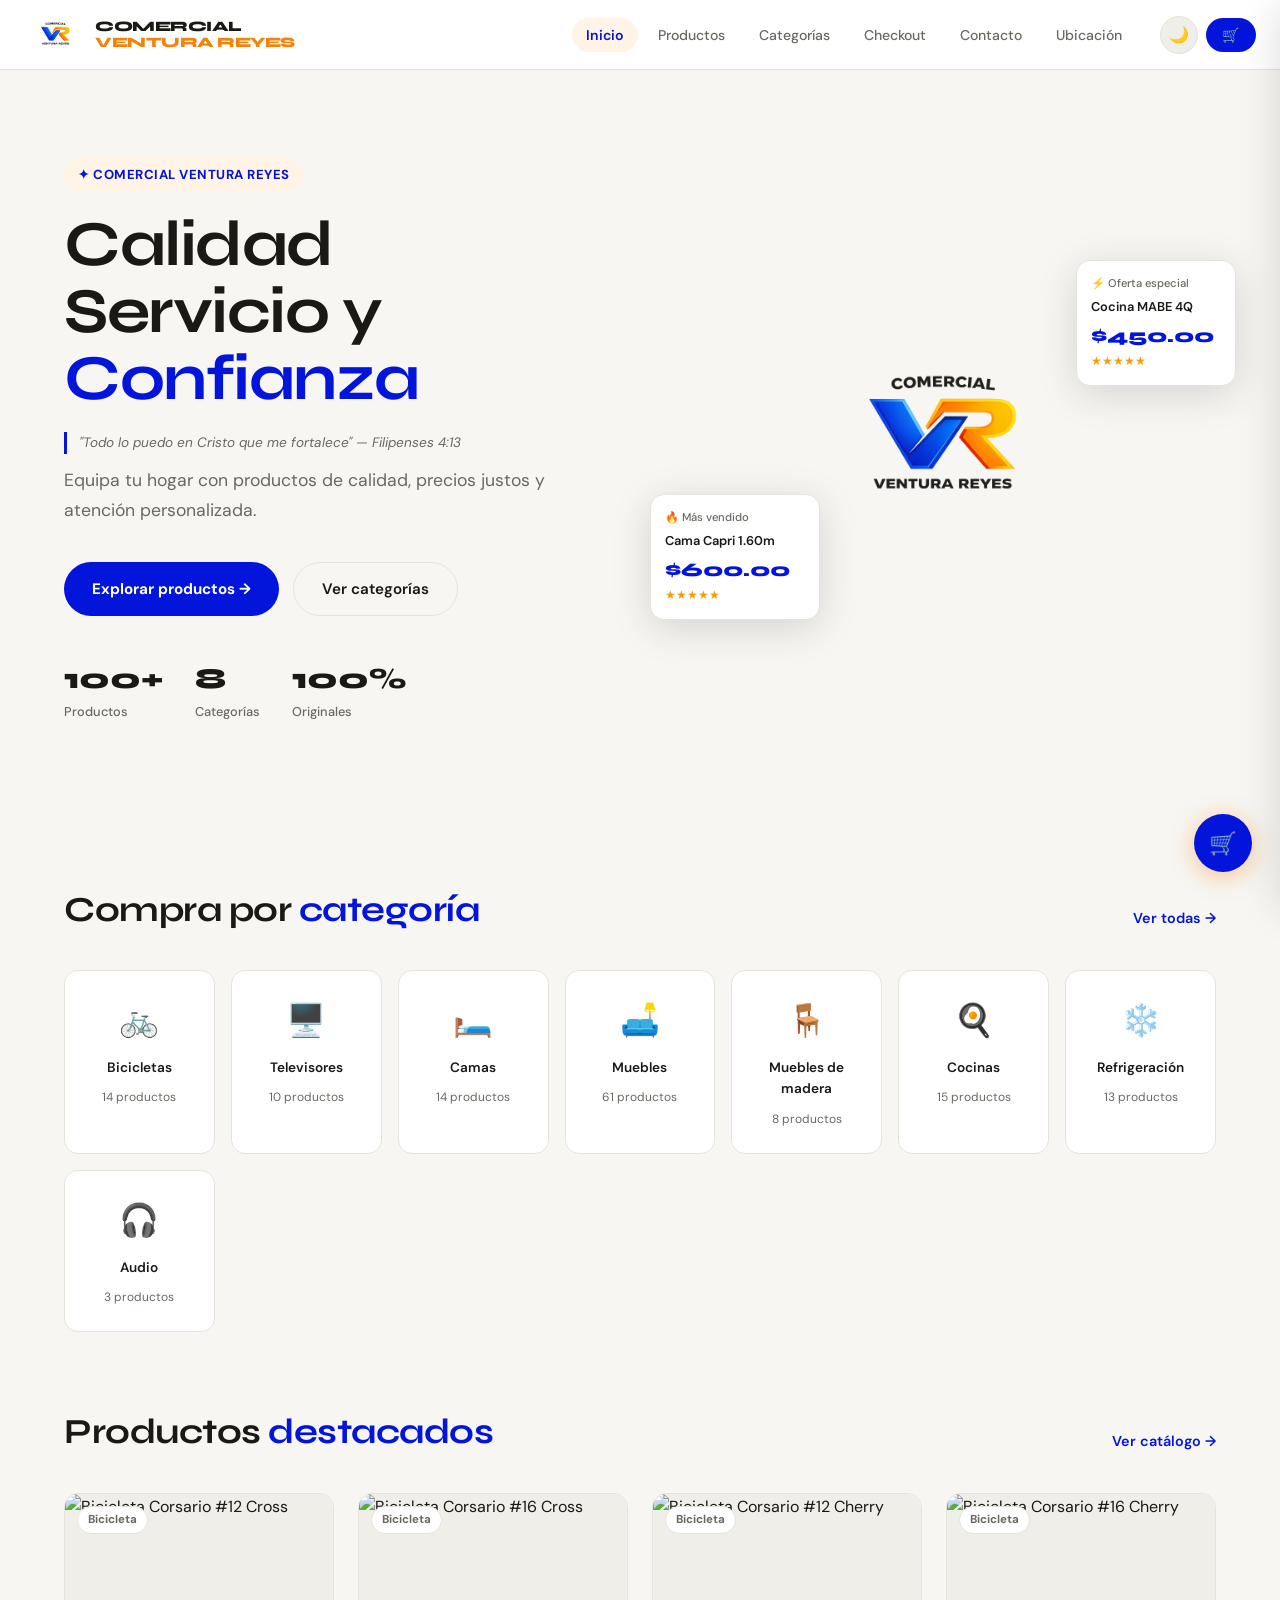
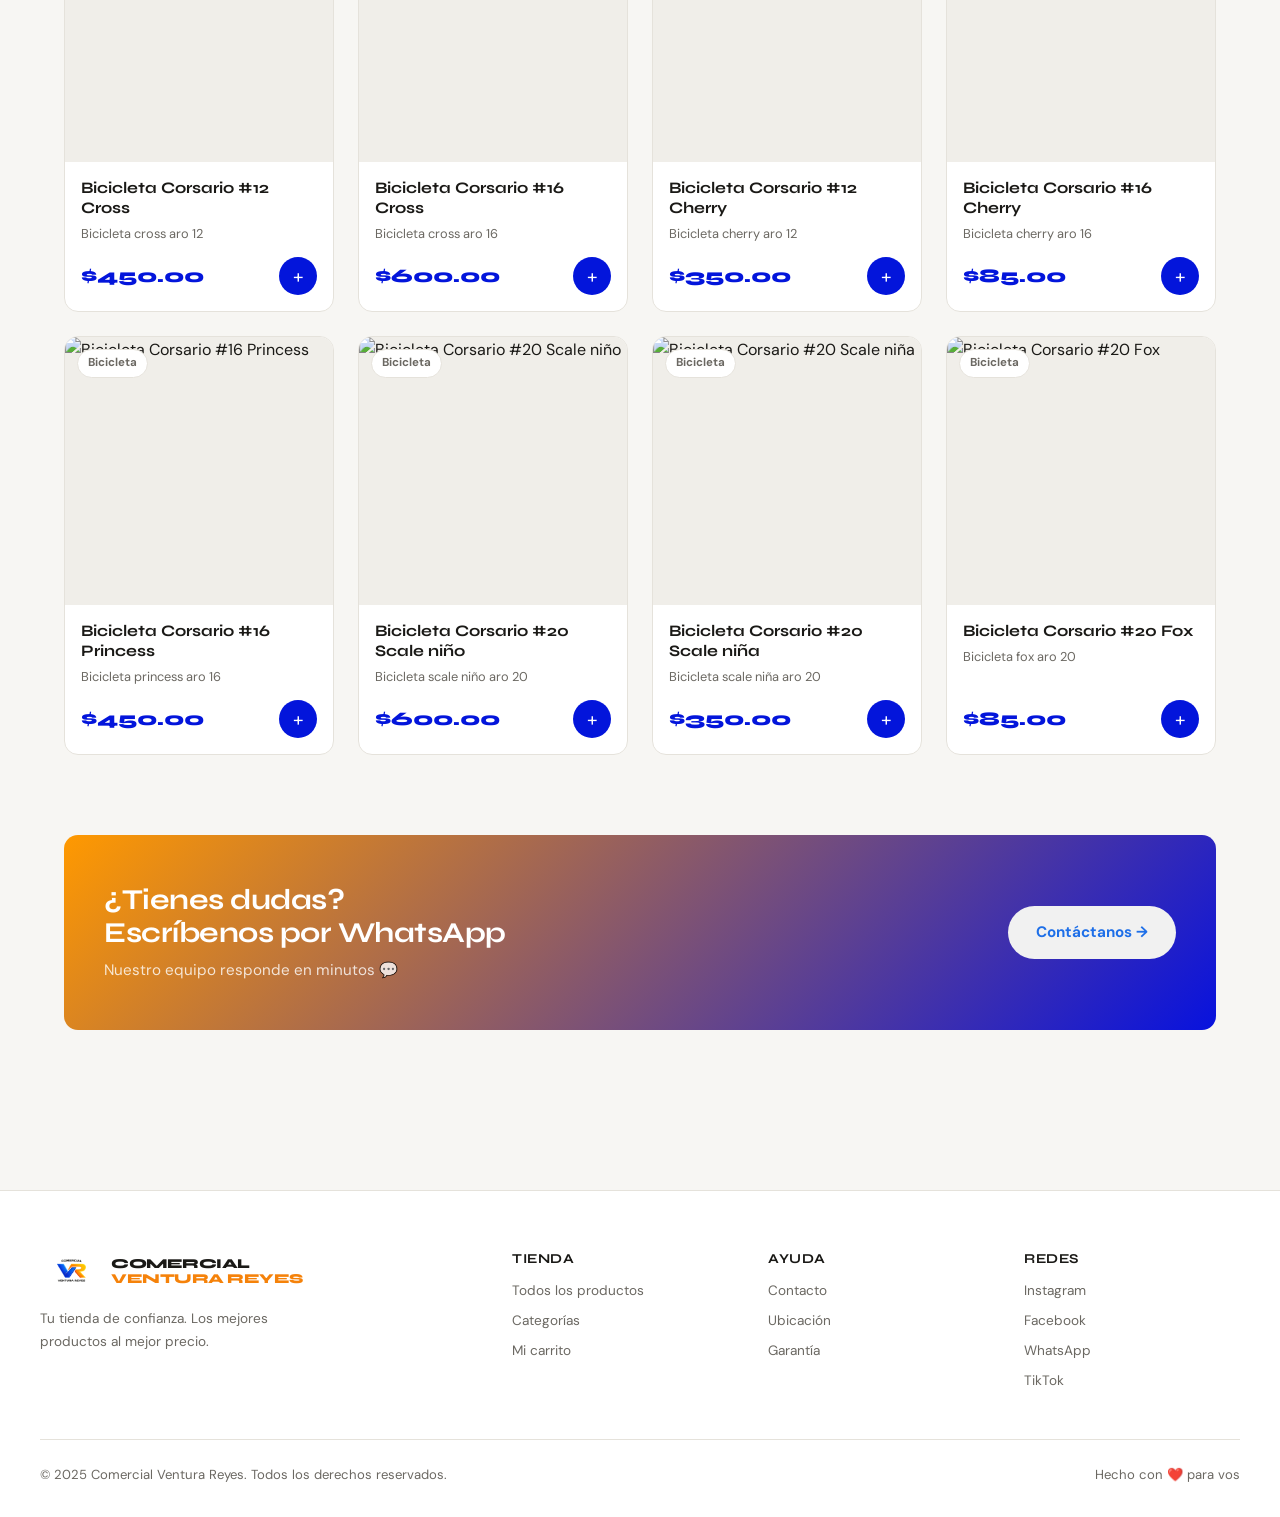
==== index.html @ d409ea9b "Primer commit" ====
<!DOCTYPE html>
<html lang="es">
<head>
  <meta charset="UTF-8">
  <meta name="viewport" content="width=device-width, initial-scale=1.0">
  <title>Comercial Ventura Reyes — Tecnología Premium</title>
  <link rel="stylesheet" href="styles.css">
</head>
<body>

<main>

  <!-- ── HERO ── -->
  <section class="hero">
    <div class="hero-content fade-up">
      <div class="hero-badge">✦ Comercial Ventura Reyes</div>
      <h1>Calidad<br>Servicio y <em>Confianza</em></h1>
      <p style="font-size:0.85rem;color:var(--text2);font-style:italic;margin-bottom:12px;border-left:3px solid var(--accent);padding-left:12px;">
        "Todo lo puedo en Cristo que me fortalece" — Filipenses 4:13
      </p>
      <p class="hero-desc">Equipa tu hogar con productos de calidad, precios justos y atención personalizada.</p>
      <div class="hero-ctas">
        <a href="productos.html" class="btn-primary">Explorar productos →</a>
        <a href="categorias.html" class="btn-secondary">Ver categorías</a>
      </div>
      <div class="hero-stats">
        <div class="stat">
          <div class="stat-num">100+</div>
          <div class="stat-label">Productos</div>
        </div>
        <div class="stat">
          <div class="stat-num">8</div>
          <div class="stat-label">Categorías</div>
        </div>
        <div class="stat">
          <div class="stat-num">100%</div>
          <div class="stat-label">Originales</div>
        </div>
      </div>
    </div>
    <div class="hero-visual fade-up fade-up-2">
      <img src="LogoNegro.PNG" alt="Comercial Ventura Reyes" class="hero-img-main logo-claro" style="object-fit:contain;background:transparent;">
      <img src="LogoBlancoo.PNG" alt="Comercial Ventura Reyes" class="hero-img-main logo-oscuro" style="object-fit:contain;background:transparent;">
      <div class="hero-card card-1">
        <div class="hc-label">🔥 Más vendido</div>
        <div class="hc-name">Cama Capri 1.60m</div>
        <div class="hc-price">$600.00</div>
        <div class="hc-stars">★★★★★</div>
      </div>
      <div class="hero-card card-2">
        <div class="hc-label">⚡ Oferta especial</div>
        <div class="hc-name">Cocina MABE 4Q</div>
        <div class="hc-price">$450.00</div>
        <div class="hc-stars">★★★★★</div>
      </div>
    </div>
  </section>

  <!-- ── CATEGORÍAS ── -->
  <section class="section">
    <div class="section-header">
      <h2 class="section-title">Compra por <span>categoría</span></h2>
      <a href="categorias.html" class="section-link">Ver todas →</a>
    </div>
    <div class="cat-grid" id="home-cat-grid"></div>
  </section>

  <!-- ── PRODUCTOS DESTACADOS ── -->
  <section class="section" style="padding-top:0">
    <div class="section-header">
      <h2 class="section-title">Productos <span>destacados</span></h2>
      <a href="productos.html" class="section-link">Ver catálogo →</a>
    </div>
    <div class="product-grid" id="home-product-grid"></div>
  </section>

  <!-- ── BANNER ── -->
  <section class="section" style="padding-top:0">
    <div style="background:linear-gradient(135deg,#ff9900,#0812de);border-radius:var(--radius);padding:48px 40px;display:flex;align-items:center;justify-content:space-between;flex-wrap:wrap;gap:24px;">
      <div>
        <h2 style="font-family:var(--font-head);color:white;font-size:1.8rem;letter-spacing:-0.5px;margin-bottom:8px;">¿Tienes dudas?<br>Escríbenos por WhatsApp</h2>
        <p style="color:rgba(255,255,255,.8);font-size:.95rem;">Nuestro equipo responde en minutos 💬</p>
      </div>
      <a href="contacto.html" style="padding:14px 28px;border-radius:50px;background:rgb(241, 241, 241);color:#1E6FE8;font-weight:700;font-size:.95rem;transition:all 200ms;white-space:nowrap;" onmouseover="this.style.transform='translateY(-2px)'" onmouseout="this.style.transform=''">Contáctanos →</a>
    </div>
  </section>

</main>

<script src="script.js"></script>
<script src="layout.js"></script>
<script>
  // Renderizar categorías
  const catGrid = document.getElementById("home-cat-grid");
  CATEGORIES.forEach(cat => {
    const count = PRODUCTS.filter(p => p.category === cat.id).length;
    catGrid.innerHTML += `
      <div class="cat-card fade-up" onclick="location.href='productos.html?cat=${cat.id}'">
        <div class="cat-icon">${cat.icon}</div>
        <div class="cat-name">${cat.name}</div>
        <div class="cat-count">${count} productos</div>
      </div>`;
  });

  // Renderizar productos destacados (primeros 8)
  const prodGrid = document.getElementById("home-product-grid");
  PRODUCTS.slice(0, 8).forEach((p, i) => {
    prodGrid.innerHTML += `
      <div class="product-card fade-up fade-up-${(i % 4) + 1}">
        <div class="product-img-wrap">
          <img src="${p.img}" alt="${p.name}" class="product-img" loading="lazy">
          <span class="product-cat-badge">${p.category}</span>
        </div>
        <div class="product-body">
          <h3 class="product-name">${p.name}</h3>
          <p class="product-desc">${p.desc}</p>
          <div class="product-footer">
            <span class="product-price">$${p.price.toFixed(2)}</span>
            ${renderAddButton(p)}
          </div>
        </div>
      </div>`;
  });
</script>
</body>
</html>
---- styles.css ----
/* ─────────────────────────────────────────────
   COMERCIAL VENTURA REYES — styles.css
   ───────────────────────────────────────────── */

@import url('https://fonts.googleapis.com/css2?family=Syne:wght@400;600;700;800&family=DM+Sans:ital,opsz,wght@0,9..40,300;0,9..40,400;0,9..40,500;1,9..40,400&display=swap');

/* ── VARIABLES ── */
:root {
  --bg:        #F7F6F3;
  --surface:   #FFFFFF;
  --surface2:  #F0EEE9;
  --border:    #E5E2DB;
  --text:      #1A1916;
  --text2:     #6B6862;
  --accent:    #0315db;
  --accent2:   #E86E00;
  --accent-bg: #FFF4E6;
  --green:     #2A9D5C;
  --shadow:    0 2px 16px rgba(0,0,0,.08);
  --shadow-lg: 0 8px 40px rgba(0,0,0,.14);
  --radius:    14px;
  --radius-sm: 8px;
  --transition: 200ms cubic-bezier(.4,0,.2,1);
  --font-head: 'Syne', sans-serif;
  --font-body: 'DM Sans', sans-serif;
  --nav-h: 70px;
}

[data-theme="dark"] {
  --bg:        #0F0E0C;
  --surface:   #1C1B18;
  --surface2:  #252420;
  --border:    #2E2D29;
  --text:      #F2EFE8;
  --text2:     #9B9892;
  --accent:    #F59320;
  --accent2:   #FFAA44;
  --accent-bg: #2A1A00;
  --shadow:    0 2px 16px rgba(0,0,0,.3);
  --shadow-lg: 0 8px 40px rgba(0,0,0,.5);
}

/* ── RESET ── */
*, *::before, *::after { box-sizing: border-box; margin: 0; padding: 0; }
html { scroll-behavior: smooth; }
body {
  font-family: var(--font-body);
  background: var(--bg);
  color: var(--text);
  min-height: 100vh;
  line-height: 1.6;
  transition: background var(--transition), color var(--transition);
}
img { display: block; max-width: 100%; }
a { color: inherit; text-decoration: none; }
button { font-family: inherit; cursor: pointer; border: none; background: none; }
ul { list-style: none; }

/* ── TYPOGRAPHY ── */
h1,h2,h3,h4 { font-family: var(--font-head); font-weight: 700; line-height: 1.15; }

/* ── NAVIGATION ── */
.navbar {
  position: sticky;
  top: 0;
  z-index: 100;
  height: var(--nav-h);
  background: var(--surface);
  border-bottom: 1px solid var(--border);
  backdrop-filter: blur(12px);
  display: flex;
  align-items: center;
  padding: 0 24px;
  gap: 24px;
  transition: background var(--transition);
}

.nav-logo {
  font-family: var(--font-head);
  font-size: 1.5rem;
  font-weight: 800;
  color: #1E6FE8;
  letter-spacing: -0.5px;
  margin-right: auto;
  white-space: nowrap;
}
.nav-logo span { color: var(--text); }

.nav-links {
  display: flex;
  gap: 6px;
  align-items: center;
}
.nav-link {
  padding: 8px 14px;
  border-radius: 50px;
  font-size: 0.88rem;
  font-weight: 500;
  color: var(--text2);
  transition: all var(--transition);
  white-space: nowrap;
}
.nav-link:hover { background: var(--surface2); color: var(--text); }
.nav-link.active { background: var(--accent-bg); color: var(--accent); font-weight: 600; }

.nav-actions { display: flex; gap: 8px; align-items: center; }

.dark-toggle, .nav-icon-btn {
  width: 38px; height: 38px;
  border-radius: 50%;
  background: var(--surface2);
  border: 1px solid var(--border);
  font-size: 1rem;
  display: flex; align-items: center; justify-content: center;
  transition: all var(--transition);
  color: var(--text);
}
.dark-toggle:hover, .nav-icon-btn:hover {
  background: var(--accent-bg);
  border-color: var(--accent);
  transform: scale(1.08);
}

.cart-btn-nav {
  position: relative;
  display: flex; align-items: center; gap: 8px;
  padding: 8px 16px;
  border-radius: 50px;
  background: var(--accent);
  color: white;
  font-weight: 600;
  font-size: 0.88rem;
  transition: all var(--transition);
}
.cart-btn-nav:hover { background: var(--accent2); transform: translateY(-1px); box-shadow: 0 4px 16px rgba(245,130,10,.35); }

.cart-badge {
  display: flex;
  align-items: center;
  justify-content: center;
  background: white;
  color: var(--accent);
  width: 20px; height: 20px;
  border-radius: 50%;
  font-size: 0.7rem;
  font-weight: 800;
  line-height: 1;
}

/* Mobile hamburger */
.hamburger { display: none; width: 38px; height: 38px; border-radius: var(--radius-sm); background: var(--surface2); border: 1px solid var(--border); align-items: center; justify-content: center; font-size: 1.2rem; }

/* ── CART PANEL ── */
#cart-overlay {
  display: none;
  position: fixed; inset: 0;
  background: rgba(0,0,0,.45);
  z-index: 200;
  opacity: 0;
  transition: opacity 300ms;
}
#cart-overlay.open { display: block; opacity: 1; }

#cart-panel {
  position: fixed;
  top: 0; right: 0;
  width: min(420px, 95vw);
  height: 100vh;
  background: var(--surface);
  z-index: 201;
  display: flex;
  flex-direction: column;
  transform: translateX(100%);
  transition: transform 350ms cubic-bezier(.4,0,.2,1);
  box-shadow: var(--shadow-lg);
}
#cart-panel.open { transform: translateX(0); }

.cart-header {
  padding: 20px 24px;
  border-bottom: 1px solid var(--border);
  display: flex; align-items: center; justify-content: space-between;
}
.cart-header h3 { font-family: var(--font-head); font-size: 1.2rem; }
#cart-close { color: var(--text2); font-size: 1.4rem; padding: 4px; border-radius: 6px; transition: all var(--transition); }
#cart-close:hover { background: var(--surface2); color: var(--text); }

.cart-body { flex: 1; overflow-y: auto; padding: 16px 24px; display: flex; flex-direction: column; gap: 14px; }

.cart-empty { display: flex; flex-direction: column; align-items: center; justify-content: center; height: 200px; gap: 12px; color: var(--text2); }
.cart-empty span { font-size: 3rem; }
.cart-empty p { font-size: 1rem; }

.cart-item {
  display: flex;
  gap: 12px;
  padding: 12px;
  background: var(--surface2);
  border-radius: var(--radius-sm);
  position: relative;
  transition: all var(--transition);
  animation: slideIn .2s ease;
}
.cart-item-img { width: 64px; height: 64px; object-fit: cover; border-radius: 8px; flex-shrink: 0; }
.cart-item-info { flex: 1; min-width: 0; }
.cart-item-name { font-size: 0.88rem; font-weight: 600; white-space: nowrap; overflow: hidden; text-overflow: ellipsis; }
.cart-item-price { font-size: 0.9rem; color: var(--accent); font-weight: 700; margin: 2px 0 8px; }
.cart-item-qty { display: flex; align-items: center; gap: 8px; }
.cart-item-qty button { width: 26px; height: 26px; border-radius: 50%; background: var(--border); color: var(--text); font-size: 1rem; line-height: 1; display: flex; align-items: center; justify-content: center; transition: all var(--transition); }
.cart-item-qty button:hover { background: var(--accent); color: white; }
.cart-item-qty span { font-weight: 700; font-size: 0.9rem; min-width: 20px; text-align: center; }
.cart-item-remove { position: absolute; top: 8px; right: 8px; width: 22px; height: 22px; border-radius: 50%; font-size: 0.7rem; color: var(--text2); transition: all var(--transition); display: flex; align-items: center; justify-content: center; }
.cart-item-remove:hover { background: #FF4444; color: white; }

.cart-footer {
  padding: 20px 24px;
  border-top: 1px solid var(--border);
  display: flex; flex-direction: column; gap: 14px;
}
.cart-total { font-size: 1.1rem; }
.cart-total strong { color: var(--accent); font-size: 1.3rem; }
.cart-actions { display: flex; gap: 10px; }
.btn-clear { flex: 0 0 auto; padding: 12px 18px; border-radius: 50px; border: 1.5px solid var(--border); color: var(--text2); font-weight: 600; font-size: 0.9rem; transition: all var(--transition); }
.btn-clear:hover { border-color: #FF4444; color: #FF4444; }
.btn-checkout { flex: 1; padding: 12px 18px; border-radius: 50px; background: var(--accent); color: white; font-weight: 700; font-size: 0.9rem; text-align: center; transition: all var(--transition); }
.btn-checkout:hover { background: var(--accent2); transform: translateY(-1px); box-shadow: 0 4px 20px rgba(245,130,10,.35); }

/* ── CART FAB ── */
#cart-fab {
  position: fixed;
  bottom: 28px; right: 28px;
  z-index: 99;
  width: 58px; height: 58px;
  border-radius: 50%;
  background: var(--accent);
  color: white;
  font-size: 1.4rem;
  display: flex; align-items: center; justify-content: center;
  box-shadow: 0 4px 24px rgba(245,130,10,.45);
  transition: all var(--transition);
}
#cart-fab:hover { transform: scale(1.1); background: var(--accent2); }
#cart-fab .cart-badge { position: absolute; top: -4px; right: -4px; background: white; color: var(--accent); }

/* ── NOTIFICATION ── */
#cart-notif {
  position: fixed;
  bottom: 100px; right: 28px;
  background: var(--text);
  color: var(--bg);
  padding: 12px 20px;
  border-radius: 50px;
  font-size: 0.9rem;
  font-weight: 500;
  z-index: 300;
  transform: translateY(20px);
  opacity: 0;
  transition: all 300ms cubic-bezier(.4,0,.2,1);
  pointer-events: none;
  max-width: 280px;
}
#cart-notif.show { transform: translateY(0); opacity: 1; }

/* ── HERO ── */
.hero {
  padding: 80px 24px;
  max-width: 1200px;
  margin: 0 auto;
  display: grid;
  grid-template-columns: 1fr 1fr;
  gap: 60px;
  align-items: center;
  min-height: calc(90vh - var(--nav-h));
}
.hero-badge {
  display: inline-flex; align-items: center; gap: 8px;
  padding: 6px 14px;
  background: var(--accent-bg);
  color: var(--accent);
  border-radius: 50px;
  font-size: 0.82rem;
  font-weight: 700;
  margin-bottom: 20px;
  letter-spacing: 0.5px;
  text-transform: uppercase;
}
.hero h1 {
  font-size: clamp(2.4rem, 5vw, 4rem);
  letter-spacing: -1.5px;
  margin-bottom: 20px;
  line-height: 1.05;
}
.hero h1 em { font-style: normal; color: var(--accent); }
.hero-desc { font-size: 1.1rem; color: var(--text2); margin-bottom: 36px; line-height: 1.7; }
.hero-ctas { display: flex; gap: 14px; flex-wrap: wrap; }

.btn-primary {
  padding: 14px 28px;
  border-radius: 50px;
  background: var(--accent);
  color: white;
  font-weight: 700;
  font-size: 0.95rem;
  transition: all var(--transition);
  display: inline-flex; align-items: center; gap: 8px;
}
.btn-primary:hover { background: var(--accent2); transform: translateY(-2px); box-shadow: 0 6px 24px rgba(245,130,10,.4); }

.btn-secondary {
  padding: 14px 28px;
  border-radius: 50px;
  background: transparent;
  color: var(--text);
  font-weight: 600;
  font-size: 0.95rem;
  border: 1.5px solid var(--border);
  transition: all var(--transition);
  display: inline-flex; align-items: center; gap: 8px;
}
.btn-secondary:hover { border-color: var(--accent); color: var(--accent); background: var(--accent-bg); }

.hero-stats { display: flex; gap: 32px; margin-top: 40px; }
.stat-num { font-family: var(--font-head); font-size: 1.8rem; font-weight: 800; color: var(--text); }
.stat-label { font-size: 0.8rem; color: var(--text2); font-weight: 500; }

.hero-visual {
  position: relative;
  height: 480px;
  display: flex; align-items: center; justify-content: center;
}
.hero-img-main {
  width: 320px; height: 320px;
  object-fit: contain;
  border-radius: 0;
  box-shadow: none;
  background: transparent;
  animation: logoFloat 4s cubic-bezier(0.45, 0.05, 0.55, 0.95) infinite;
}

.hero-card {
  position: absolute;
  background: var(--surface);
  border-radius: var(--radius);
  padding: 14px;
  box-shadow: var(--shadow-lg);
  border: 1px solid var(--border);
  animation: float 3s ease-in-out infinite;
}
.hero-card.card-1 { bottom: 60px; left: -20px; width: 170px; animation-delay: 0s; }
.hero-card.card-2 { top: 60px; right: -20px; width: 160px; animation-delay: 1.5s; }
.hc-label { font-size: 0.7rem; color: var(--text2); font-weight: 500; margin-bottom: 4px; }
.hc-price { font-family: var(--font-head); font-size: 1.2rem; font-weight: 800; color: var(--accent); }
.hc-name { font-size: 0.8rem; font-weight: 600; margin-bottom: 4px; }
.hc-stars { font-size: 0.75rem; color: #F59E0B; }

/* ── SECTION COMMONS ── */
.section { padding: 80px 24px; max-width: 1200px; margin: 0 auto; }
.section-header { display: flex; align-items: flex-end; justify-content: space-between; margin-bottom: 40px; gap: 16px; flex-wrap: wrap; }
.section-title { font-size: clamp(1.6rem, 3vw, 2.2rem); letter-spacing: -0.5px; }
.section-title span { color: var(--accent); }
.section-link { color: var(--accent); font-weight: 600; font-size: 0.9rem; transition: gap var(--transition); display: flex; align-items: center; gap: 4px; white-space: nowrap; }
.section-link:hover { gap: 8px; }

/* ── CATEGORY GRID ── */
.cat-grid { display: grid; grid-template-columns: repeat(auto-fill, minmax(140px, 1fr)); gap: 16px; }
.cat-card {
  padding: 24px 16px;
  background: var(--surface);
  border: 1.5px solid var(--border);
  border-radius: var(--radius);
  text-align: center;
  cursor: pointer;
  transition: all var(--transition);
  display: flex; flex-direction: column; align-items: center; gap: 10px;
}
.cat-card:hover { border-color: var(--accent); transform: translateY(-4px); box-shadow: var(--shadow); background: var(--accent-bg); }
.cat-icon { font-size: 2rem; }
.cat-name { font-size: 0.85rem; font-weight: 600; color: var(--text); }
.cat-count { font-size: 0.75rem; color: var(--text2); }

/* ── PRODUCT GRID ── */
.product-grid { display: grid; grid-template-columns: repeat(auto-fill, minmax(240px, 1fr)); gap: 24px; }

.product-card {
  background: var(--surface);
  border: 1.5px solid var(--border);
  border-radius: var(--radius);
  overflow: hidden;
  transition: all var(--transition);
  display: flex; flex-direction: column;
  cursor: default;
}
.product-card:hover {
  transform: translateY(-6px);
  box-shadow: var(--shadow-lg);
  border-color: var(--accent);
}
.product-card:hover .product-img { transform: scale(1.06); }

.product-img-wrap {
  position: relative;
  overflow: hidden;
  aspect-ratio: 1;
  background: var(--surface2);
}
.product-img {
  width: 100%; height: 100%;
  object-fit: cover;
  transition: transform 400ms cubic-bezier(.4,0,.2,1);
}
.product-cat-badge {
  position: absolute; top: 12px; left: 12px;
  padding: 4px 10px;
  background: var(--surface);
  border-radius: 50px;
  font-size: 0.72rem;
  font-weight: 700;
  color: var(--text2);
  border: 1px solid var(--border);
  text-transform: capitalize;
}

.product-body { padding: 16px; flex: 1; display: flex; flex-direction: column; }
.product-name { font-family: var(--font-head); font-size: 1rem; font-weight: 700; margin-bottom: 6px; line-height: 1.25; }
.product-desc { font-size: 0.8rem; color: var(--text2); line-height: 1.5; flex: 1; margin-bottom: 14px; }
.product-footer { display: flex; align-items: center; justify-content: space-between; margin-top: auto; }
.product-price { font-family: var(--font-head); font-size: 1.2rem; font-weight: 800; color: var(--accent); }

.btn-add {
  width: 38px; height: 38px;
  border-radius: 50%;
  background: var(--accent);
  color: white;
  font-size: 1.2rem;
  display: flex; align-items: center; justify-content: center;
  transition: all var(--transition);
  flex-shrink: 0;
}
.btn-add:hover { background: var(--accent2); transform: scale(1.1) rotate(90deg); }

/* ── PAGE HERO (inner pages) ── */
.page-hero {
  background: linear-gradient(135deg, var(--surface) 0%, var(--surface2) 100%);
  border-bottom: 1px solid var(--border);
  padding: 60px 24px;
  text-align: center;
}
.page-hero h1 { font-size: clamp(2rem, 4vw, 3rem); letter-spacing: -1px; margin-bottom: 10px; }
.page-hero p { color: var(--text2); font-size: 1rem; }

/* ── FILTERS BAR ── */
.filters-bar {
  padding: 20px 24px;
  max-width: 1200px;
  margin: 0 auto;
  display: flex;
  flex-wrap: wrap;
  gap: 12px;
  align-items: center;
}
.search-input {
  flex: 1;
  min-width: 200px;
  padding: 10px 16px;
  border: 1.5px solid var(--border);
  border-radius: 50px;
  background: var(--surface);
  color: var(--text);
  font-family: var(--font-body);
  font-size: 0.9rem;
  outline: none;
  transition: border-color var(--transition);
}
.search-input:focus { border-color: var(--accent); }
.filter-select {
  padding: 10px 16px;
  border: 1.5px solid var(--border);
  border-radius: 50px;
  background: var(--surface);
  color: var(--text);
  font-family: var(--font-body);
  font-size: 0.9rem;
  outline: none;
  cursor: pointer;
  transition: border-color var(--transition);
}
.filter-select:focus { border-color: var(--accent); }
.filter-select option { background: var(--surface); color: var(--text); }
.results-count { font-size: 0.85rem; color: var(--text2); margin-left: auto; white-space: nowrap; }

/* ── CHECKOUT ── */
.checkout-layout { display: grid; grid-template-columns: 1fr 380px; gap: 32px; padding: 40px 24px; max-width: 1200px; margin: 0 auto; align-items: start; }

.checkout-card {
  background: var(--surface);
  border: 1.5px solid var(--border);
  border-radius: var(--radius);
  padding: 28px;
  margin-bottom: 24px;
}
.checkout-card h2 { font-family: var(--font-head); font-size: 1.2rem; margin-bottom: 20px; display: flex; align-items: center; gap: 10px; }
.checkout-card h2 span { width: 28px; height: 28px; border-radius: 50%; background: var(--accent-bg); color: var(--accent); display: flex; align-items: center; justify-content: center; font-size: 0.8rem; font-weight: 800; }

.form-group { margin-bottom: 18px; }
.form-label { display: block; font-size: 0.85rem; font-weight: 600; margin-bottom: 7px; color: var(--text2); }
.form-input {
  width: 100%;
  padding: 12px 16px;
  border: 1.5px solid var(--border);
  border-radius: var(--radius-sm);
  background: var(--surface2);
  color: var(--text);
  font-family: var(--font-body);
  font-size: 0.95rem;
  outline: none;
  transition: border-color var(--transition), box-shadow var(--transition);
}
.form-input:focus { border-color: var(--accent); box-shadow: 0 0 0 3px rgba(245,130,10,.12); }

.order-summary-sticky { position: sticky; top: calc(var(--nav-h) + 16px); }
.order-item { display: flex; gap: 12px; padding: 12px 0; border-bottom: 1px solid var(--border); }
.order-item:last-child { border: none; }
.order-item-img { width: 54px; height: 54px; object-fit: cover; border-radius: 8px; flex-shrink: 0; }
.order-item-info { flex: 1; min-width: 0; }
.order-item-name { font-size: 0.85rem; font-weight: 600; }
.order-item-detail { font-size: 0.78rem; color: var(--text2); margin-top: 2px; }
.order-item-price { font-weight: 700; color: var(--accent); font-size: 0.9rem; }
.divider { height: 1px; background: var(--border); margin: 16px 0; }
.total-row { display: flex; justify-content: space-between; font-size: 0.9rem; color: var(--text2); margin-bottom: 8px; }
.total-row.final { font-family: var(--font-head); font-size: 1.15rem; font-weight: 800; color: var(--text); }
.total-row.final span:last-child { color: var(--accent); }

.btn-confirm {
  width: 100%;
  padding: 16px;
  border-radius: 50px;
  background: var(--accent);
  color: white;
  font-family: var(--font-head);
  font-weight: 700;
  font-size: 1rem;
  margin-top: 20px;
  transition: all var(--transition);
  display: flex; align-items: center; justify-content: center; gap: 10px;
}
.btn-confirm:hover { background: var(--accent2); transform: translateY(-2px); box-shadow: 0 6px 28px rgba(245,130,10,.4); }

.empty-cart-msg { text-align: center; padding: 60px 24px; }
.empty-cart-msg .big-icon { font-size: 5rem; margin-bottom: 20px; }
.empty-cart-msg h2 { font-size: 1.6rem; margin-bottom: 10px; }
.empty-cart-msg p { color: var(--text2); margin-bottom: 24px; }

/* ── CONTACT ── */
.contact-layout { display: grid; grid-template-columns: 1fr 1fr; gap: 40px; padding: 40px 24px; max-width: 1000px; margin: 0 auto; }
.contact-info h2 { font-size: 1.8rem; letter-spacing: -0.5px; margin-bottom: 16px; }
.contact-info p { color: var(--text2); line-height: 1.7; margin-bottom: 28px; }
.contact-item { display: flex; align-items: center; gap: 14px; margin-bottom: 16px; }
.contact-icon { width: 44px; height: 44px; border-radius: 50%; background: var(--accent-bg); display: flex; align-items: center; justify-content: center; font-size: 1.1rem; flex-shrink: 0; }
.contact-item-text strong { display: block; font-size: 0.85rem; }
.contact-item-text span { font-size: 0.82rem; color: var(--text2); }

/* ── MAP PAGE ── */
.map-wrapper { max-width: 1200px; margin: 0 auto; padding: 40px 24px; }
.map-container { border-radius: var(--radius); overflow: hidden; border: 1.5px solid var(--border); box-shadow: var(--shadow); height: 480px; }
.map-container iframe { width: 100%; height: 100%; display: block; border: none; }
.location-cards { display: grid; grid-template-columns: repeat(auto-fill, minmax(260px, 1fr)); gap: 20px; margin-top: 32px; }
.location-card { background: var(--surface); border: 1.5px solid var(--border); border-radius: var(--radius); padding: 22px; transition: all var(--transition); }
.location-card:hover { border-color: var(--accent); transform: translateY(-3px); box-shadow: var(--shadow); }
.location-card h3 { font-size: 1rem; margin-bottom: 8px; display: flex; align-items: center; gap: 8px; }
.location-card p { font-size: 0.85rem; color: var(--text2); line-height: 1.6; }

/* ── CATEGORIES PAGE ── */
.cat-full-grid { display: grid; grid-template-columns: repeat(auto-fill, minmax(220px, 1fr)); gap: 20px; padding: 40px 24px; max-width: 1200px; margin: 0 auto; }
.cat-full-card {
  padding: 32px 24px;
  background: var(--surface);
  border: 1.5px solid var(--border);
  border-radius: var(--radius);
  cursor: pointer;
  transition: all var(--transition);
  display: flex; flex-direction: column; gap: 14px;
}
.cat-full-card:hover { transform: translateY(-5px); box-shadow: var(--shadow-lg); }
.cat-full-icon { font-size: 2.8rem; }
.cat-full-name { font-family: var(--font-head); font-size: 1.25rem; font-weight: 700; }
.cat-full-desc { font-size: 0.85rem; color: var(--text2); line-height: 1.6; flex: 1; }
.cat-full-count { font-size: 0.82rem; color: var(--accent); font-weight: 700; }
.cat-full-arrow { font-size: 1.2rem; color: var(--text2); align-self: flex-end; transition: all var(--transition); }
.cat-full-card:hover .cat-full-arrow { transform: translateX(4px); color: var(--accent); }

/* ── FOOTER ── */
footer {
  background: var(--surface);
  border-top: 1px solid var(--border);
  padding: 60px 24px 32px;
  margin-top: 80px;
}
.footer-grid { display: grid; grid-template-columns: 2fr 1fr 1fr 1fr; gap: 40px; max-width: 1200px; margin: 0 auto 40px; }
.footer-brand .nav-logo { margin-bottom: 14px; display: block; }
.footer-brand p { font-size: 0.85rem; color: var(--text2); line-height: 1.7; max-width: 240px; }
.footer-col h4 { font-size: 0.85rem; font-weight: 700; margin-bottom: 14px; text-transform: uppercase; letter-spacing: 0.5px; }
.footer-col a { display: block; font-size: 0.85rem; color: var(--text2); margin-bottom: 8px; transition: color var(--transition); }
.footer-col a:hover { color: var(--accent); }
.footer-bottom { max-width: 1200px; margin: 0 auto; display: flex; justify-content: space-between; align-items: center; flex-wrap: wrap; gap: 12px; font-size: 0.82rem; color: var(--text2); border-top: 1px solid var(--border); padding-top: 24px; }

/* ── ANIMATIONS ── */
@keyframes float {
  0%,100% { transform: translateY(0); }
  50% { transform: translateY(-10px); }
}
@keyframes logoFloat {
  0%   { transform: translateY(0px) scale(1); }
  50%  { transform: translateY(-16px) scale(1.04); }
  100% { transform: translateY(0px) scale(1); }
}
@keyframes slideIn {
  from { opacity: 0; transform: translateX(16px); }
  to { opacity: 1; transform: translateX(0); }
}
@keyframes fadeUp {
  from { opacity: 0; transform: translateY(24px); }
  to { opacity: 1; transform: translateY(0); }
}
.fade-up { animation: fadeUp 0.5s ease both; }
.fade-up-1 { animation-delay: .05s; }
.fade-up-2 { animation-delay: .1s; }
.fade-up-3 { animation-delay: .15s; }
.fade-up-4 { animation-delay: .2s; }

/* ── MOBILE NAV ── */
@media (max-width: 900px) {
  .nav-links { display: none; }
  .hamburger { display: flex; }
  .nav-links.mobile-open {
    display: flex;
    flex-direction: column;
    position: fixed;
    top: var(--nav-h);
    left: 0; right: 0;
    background: var(--surface);
    border-bottom: 1px solid var(--border);
    padding: 16px 24px;
    z-index: 99;
    gap: 4px;
  }
  .nav-link { padding: 12px 16px; border-radius: var(--radius-sm); }
  .hero { grid-template-columns: 1fr; gap: 16px; min-height: auto; padding: 30px 16px; }
  .hero-content { order: 1; }
  .hero-visual { order: 2; display: flex; justify-content: center; margin-top: 10px; height: 160px; }
  .hero-card { transform: scale(0.35) !important; transform-origin: center; }
  .hero-card.card-1 { bottom: -10px !important; left: -30px !important; }
  .hero-card.card-2 { top: -10px !important; right: -30px !important; }
  .hero-img-main { width: 80px; height: 80px; animation: logoFloat 4s cubic-bezier(0.45, 0.05, 0.55, 0.95) infinite; }
  .hero h1 { font-size: 1.6rem; }
  .hero-desc { font-size: 0.85rem; }
  .checkout-layout { grid-template-columns: 1fr; }
  .order-summary-sticky { position: static; }
  .contact-layout { grid-template-columns: 1fr; }
  .footer-grid { grid-template-columns: 1fr 1fr; }
}

@media (max-width: 600px) {
  .filters-bar { flex-direction: column; align-items: stretch; }
  .search-input { min-width: unset; }
  .results-count { margin-left: 0; }
  .hero-stats { gap: 20px; }
  .footer-grid { grid-template-columns: 1fr; }
}

/* ── SCROLL BAR ── */
::-webkit-scrollbar { width: 6px; }
::-webkit-scrollbar-track { background: var(--bg); }
::-webkit-scrollbar-thumb { background: var(--border); border-radius: 3px; }
::-webkit-scrollbar-thumb:hover { background: var(--text2); }

/* ── FORM FEEDBACK ── */
.form-success {
  background: var(--green);
  color: white;
  padding: 16px 20px;
  border-radius: var(--radius-sm);
  font-weight: 600;
  text-align: center;
  margin-top: 16px;
  display: none;
}
.form-success.show { display: block; animation: fadeUp 0.3s ease; }

/* ── LOGOS MODO CLARO / OSCURO ── */
.logo-claro  { display: block; }
.logo-oscuro { display: none; }
[data-theme="dark"] .logo-claro  { display: none !important; }
[data-theme="dark"] .logo-oscuro { display: block !important; }

/* ── NAVBAR LOGO MÓVIL ── */
@media (max-width: 900px) {
  .nav-logo { font-size: 0.65rem; }
  .nav-logo img { height: 28px !important; }
  .nav-logo span { font-size: 0.65rem; }
}
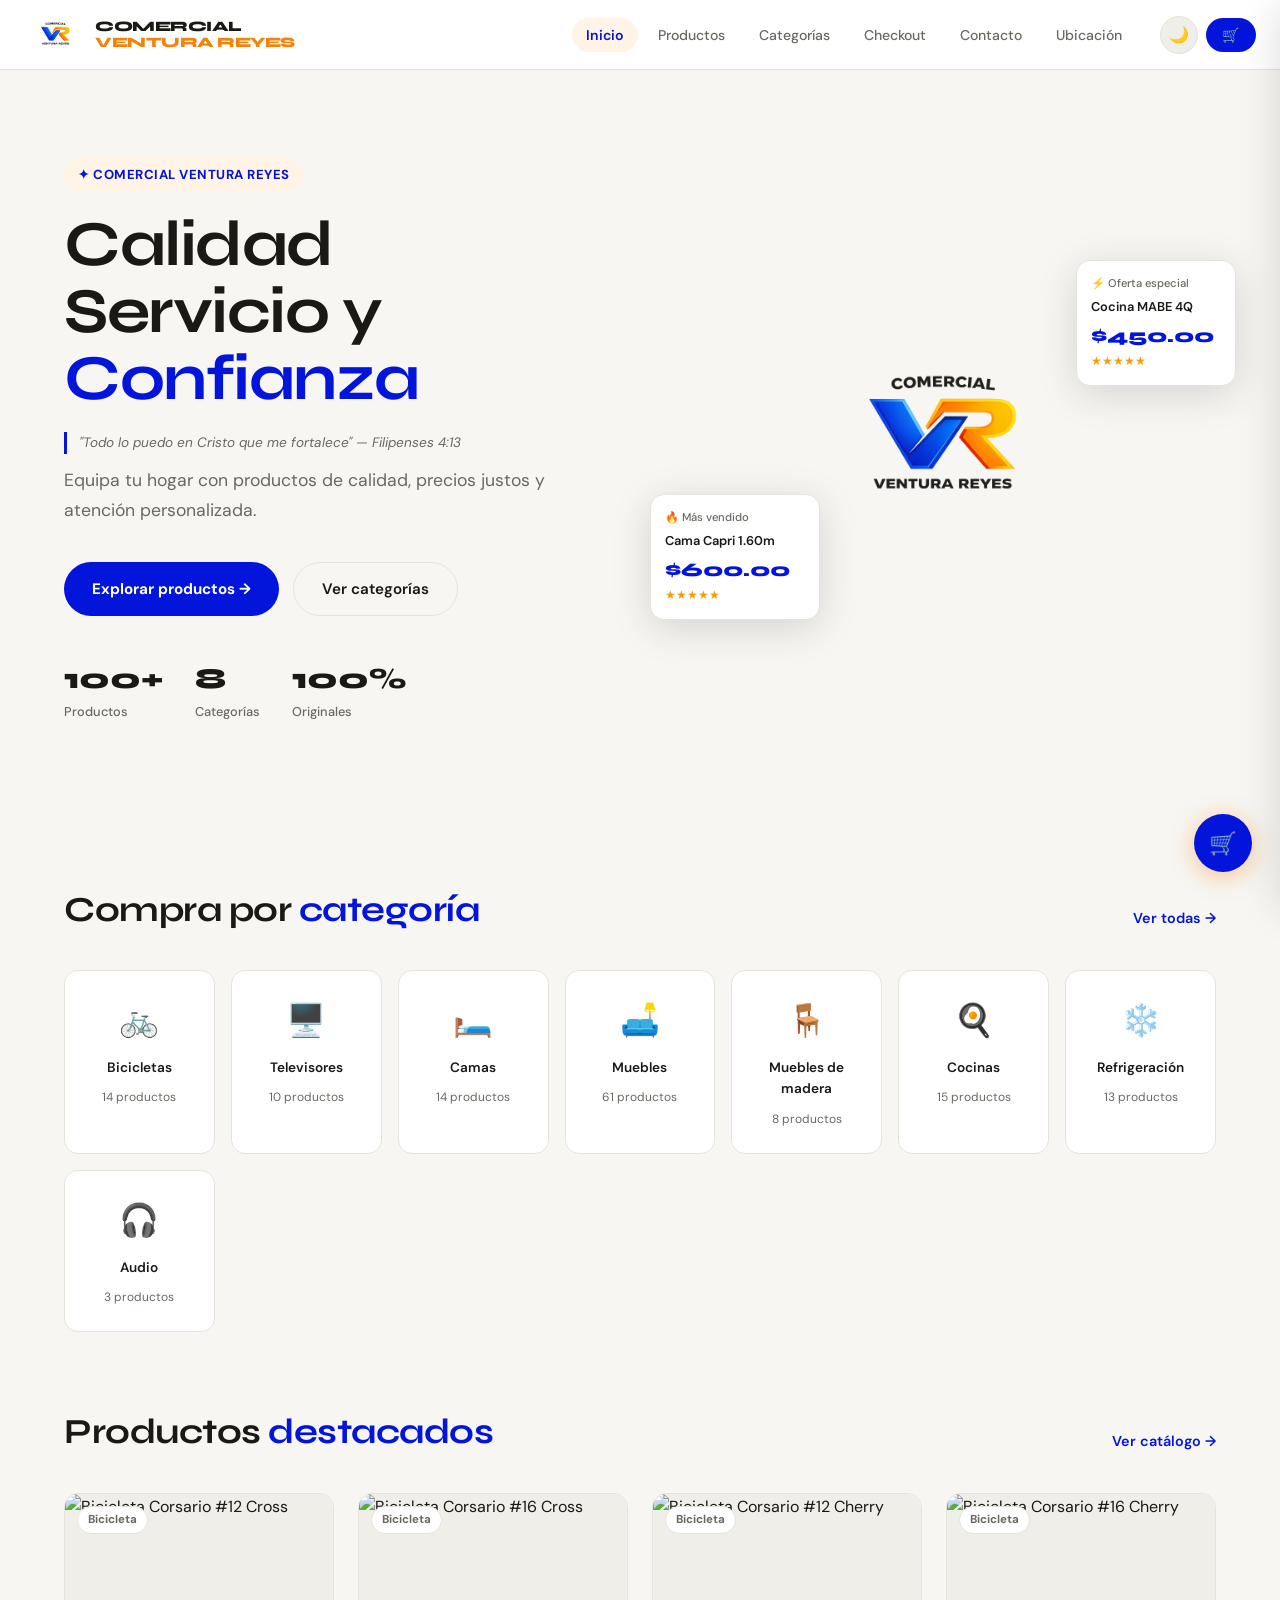
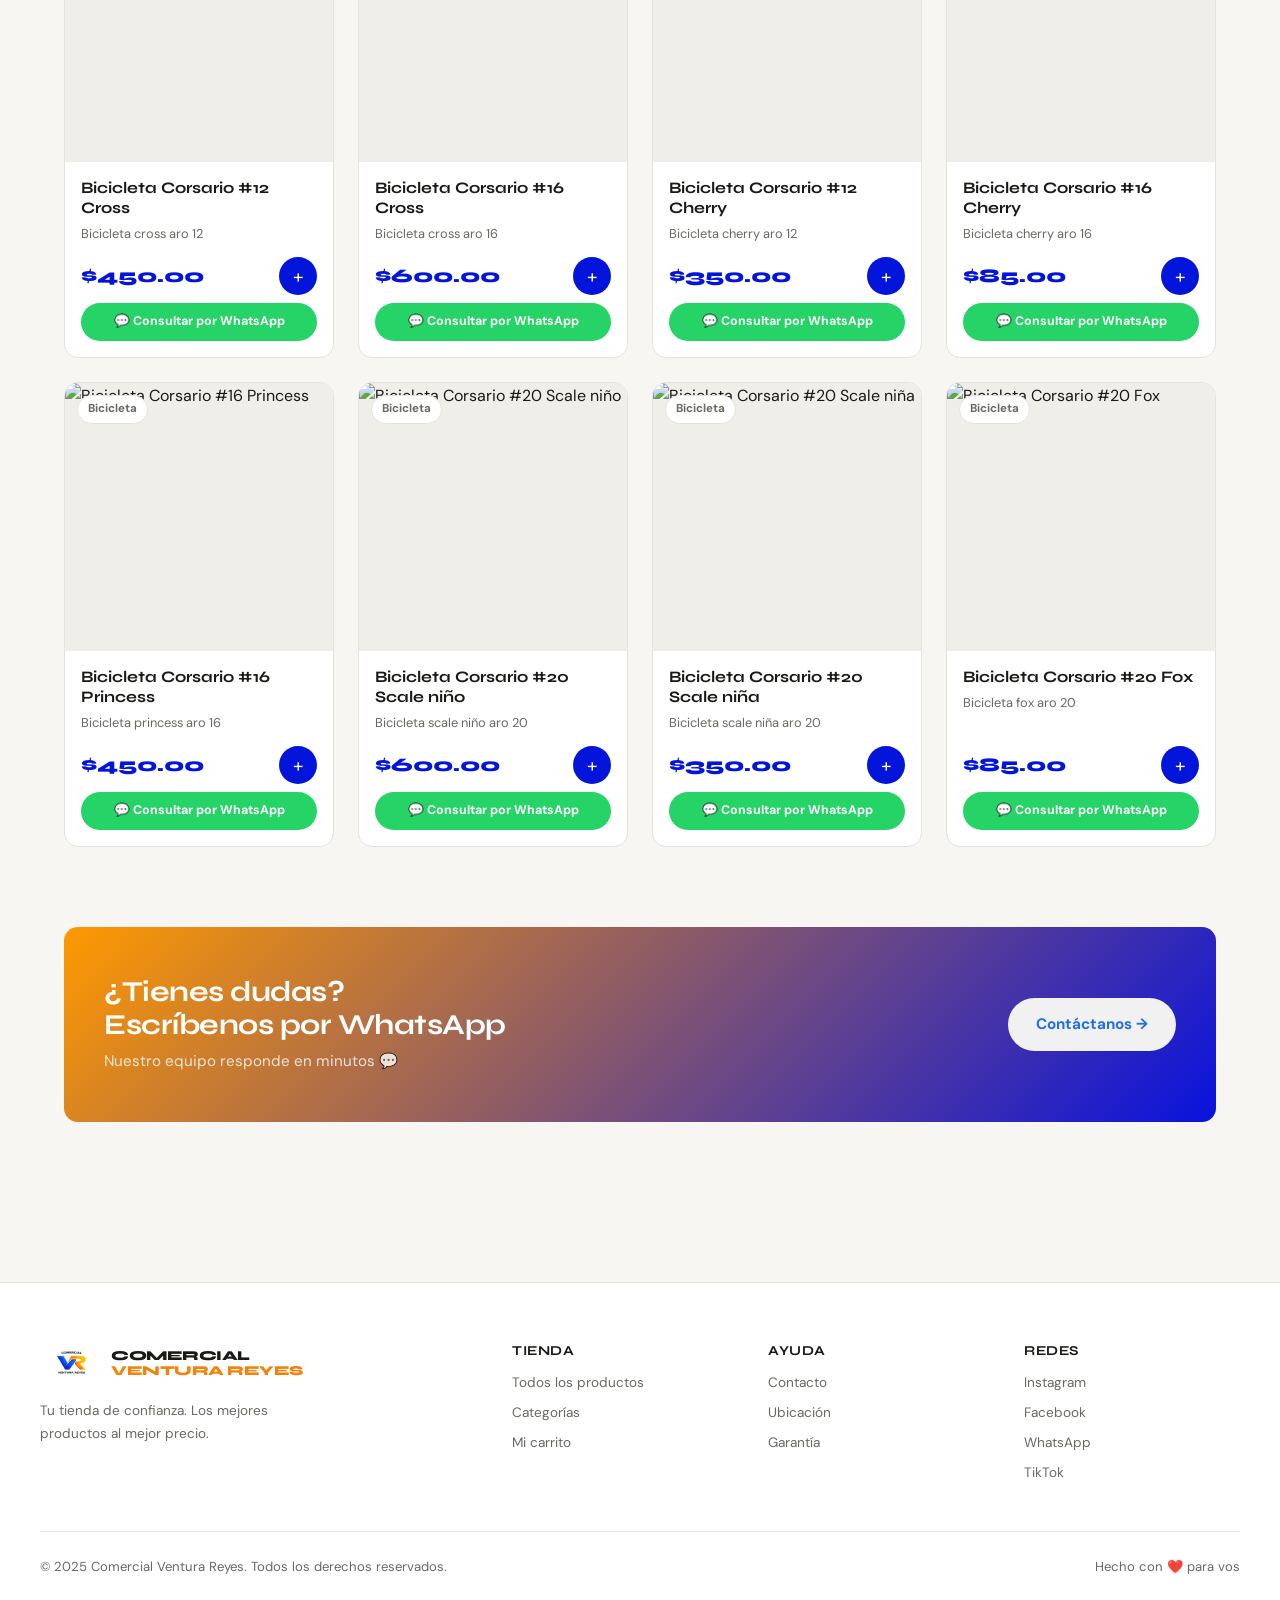
==== commit af3ffbe2: "cambios" ====
--- a/index.html
+++ b/index.html
@@ -5,6 +5,21 @@
   <meta name="viewport" content="width=device-width, initial-scale=1.0">
   <title>Comercial Ventura Reyes — Tecnología Premium</title>
   <link rel="stylesheet" href="styles.css">
+  <style>
+    .btn-wa-card {
+      display: flex; align-items: center; justify-content: center; gap: 6px;
+      width: 100%; padding: 9px 12px;
+      border-radius: 50px; background: #25D366;
+      color: white; font-size: 0.78rem; font-weight: 700;
+      border: none; cursor: pointer;
+      transition: all 200ms; margin-top: 8px;
+      text-decoration: none;
+    }
+    .btn-wa-card:hover { background: #1ebe5a; transform: translateY(-1px); }
+    .product-img-wrap { cursor: pointer; }
+    .product-name { cursor: pointer; }
+    .product-name:hover { color: var(--accent); }
+  </style>
 </head>
 <body>
 
@@ -81,7 +96,7 @@
         <h2 style="font-family:var(--font-head);color:white;font-size:1.8rem;letter-spacing:-0.5px;margin-bottom:8px;">¿Tienes dudas?<br>Escríbenos por WhatsApp</h2>
         <p style="color:rgba(255,255,255,.8);font-size:.95rem;">Nuestro equipo responde en minutos 💬</p>
       </div>
-      <a href="contacto.html" style="padding:14px 28px;border-radius:50px;background:rgb(241, 241, 241);color:#1E6FE8;font-weight:700;font-size:.95rem;transition:all 200ms;white-space:nowrap;" onmouseover="this.style.transform='translateY(-2px)'" onmouseout="this.style.transform=''">Contáctanos →</a>
+      <a href="contacto.html" style="padding:14px 28px;border-radius:50px;background:rgb(241,241,241);color:#1E6FE8;font-weight:700;font-size:.95rem;transition:all 200ms;white-space:nowrap;" onmouseover="this.style.transform='translateY(-2px)'" onmouseout="this.style.transform=''">Contáctanos →</a>
     </div>
   </section>
 
@@ -105,19 +120,26 @@
   // Renderizar productos destacados (primeros 8)
   const prodGrid = document.getElementById("home-product-grid");
   PRODUCTS.slice(0, 8).forEach((p, i) => {
+    const msgWA = encodeURIComponent(
+      `👋 Hola, me interesa:\n\n*${p.name}*\nPrecio: $${p.price.toFixed(2)}\n\n¿Está disponible?`
+    );
     prodGrid.innerHTML += `
       <div class="product-card fade-up fade-up-${(i % 4) + 1}">
-        <div class="product-img-wrap">
+        <div class="product-img-wrap" onclick="location.href='producto-detalle.html?id=${p.id}'">
           <img src="${p.img}" alt="${p.name}" class="product-img" loading="lazy">
           <span class="product-cat-badge">${p.category}</span>
         </div>
         <div class="product-body">
-          <h3 class="product-name">${p.name}</h3>
+          <h3 class="product-name" onclick="location.href='producto-detalle.html?id=${p.id}'">${p.name}</h3>
           <p class="product-desc">${p.desc}</p>
           <div class="product-footer">
             <span class="product-price">$${p.price.toFixed(2)}</span>
             ${renderAddButton(p)}
           </div>
+          <a href="https://wa.me/${WHATSAPP_NUMBER}?text=${msgWA}"
+             target="_blank" class="btn-wa-card">
+            💬 Consultar por WhatsApp
+          </a>
         </div>
       </div>`;
   });
--- a/styles.css
+++ b/styles.css
@@ -4,7 +4,6 @@
 
 @import url('https://fonts.googleapis.com/css2?family=Syne:wght@400;600;700;800&family=DM+Sans:ital,opsz,wght@0,9..40,300;0,9..40,400;0,9..40,500;1,9..40,400&display=swap');
 
-/* ── VARIABLES ── */
 :root {
   --bg:        #F7F6F3;
   --surface:   #FFFFFF;
@@ -40,167 +39,54 @@
   --shadow-lg: 0 8px 40px rgba(0,0,0,.5);
 }
 
-/* ── RESET ── */
 *, *::before, *::after { box-sizing: border-box; margin: 0; padding: 0; }
 html { scroll-behavior: smooth; }
-body {
-  font-family: var(--font-body);
-  background: var(--bg);
-  color: var(--text);
-  min-height: 100vh;
-  line-height: 1.6;
-  transition: background var(--transition), color var(--transition);
-}
+body { font-family: var(--font-body); background: var(--bg); color: var(--text); min-height: 100vh; line-height: 1.6; transition: background var(--transition), color var(--transition); }
 img { display: block; max-width: 100%; }
 a { color: inherit; text-decoration: none; }
 button { font-family: inherit; cursor: pointer; border: none; background: none; }
 ul { list-style: none; }
-
-/* ── TYPOGRAPHY ── */
 h1,h2,h3,h4 { font-family: var(--font-head); font-weight: 700; line-height: 1.15; }
 
 /* ── NAVIGATION ── */
 .navbar {
-  position: sticky;
-  top: 0;
-  z-index: 100;
+  position: sticky; top: 0; z-index: 100;
   height: var(--nav-h);
   background: var(--surface);
   border-bottom: 1px solid var(--border);
   backdrop-filter: blur(12px);
-  display: flex;
-  align-items: center;
-  padding: 0 24px;
-  gap: 24px;
+  display: flex; align-items: center;
+  padding: 0 24px; gap: 24px;
   transition: background var(--transition);
 }
-
-.nav-logo {
-  font-family: var(--font-head);
-  font-size: 1.5rem;
-  font-weight: 800;
-  color: #1E6FE8;
-  letter-spacing: -0.5px;
-  margin-right: auto;
-  white-space: nowrap;
-}
+.nav-logo { font-family: var(--font-head); font-size: 1.5rem; font-weight: 800; color: #1E6FE8; letter-spacing: -0.5px; margin-right: auto; white-space: nowrap; }
 .nav-logo span { color: var(--text); }
-
-.nav-links {
-  display: flex;
-  gap: 6px;
-  align-items: center;
-}
-.nav-link {
-  padding: 8px 14px;
-  border-radius: 50px;
-  font-size: 0.88rem;
-  font-weight: 500;
-  color: var(--text2);
-  transition: all var(--transition);
-  white-space: nowrap;
-}
+.nav-links { display: flex; gap: 6px; align-items: center; }
+.nav-link { padding: 8px 14px; border-radius: 50px; font-size: 0.88rem; font-weight: 500; color: var(--text2); transition: all var(--transition); white-space: nowrap; }
 .nav-link:hover { background: var(--surface2); color: var(--text); }
 .nav-link.active { background: var(--accent-bg); color: var(--accent); font-weight: 600; }
-
 .nav-actions { display: flex; gap: 8px; align-items: center; }
-
-.dark-toggle, .nav-icon-btn {
-  width: 38px; height: 38px;
-  border-radius: 50%;
-  background: var(--surface2);
-  border: 1px solid var(--border);
-  font-size: 1rem;
-  display: flex; align-items: center; justify-content: center;
-  transition: all var(--transition);
-  color: var(--text);
-}
-.dark-toggle:hover, .nav-icon-btn:hover {
-  background: var(--accent-bg);
-  border-color: var(--accent);
-  transform: scale(1.08);
-}
-
-.cart-btn-nav {
-  position: relative;
-  display: flex; align-items: center; gap: 8px;
-  padding: 8px 16px;
-  border-radius: 50px;
-  background: var(--accent);
-  color: white;
-  font-weight: 600;
-  font-size: 0.88rem;
-  transition: all var(--transition);
-}
+.dark-toggle, .nav-icon-btn { width: 38px; height: 38px; border-radius: 50%; background: var(--surface2); border: 1px solid var(--border); font-size: 1rem; display: flex; align-items: center; justify-content: center; transition: all var(--transition); color: var(--text); }
+.dark-toggle:hover, .nav-icon-btn:hover { background: var(--accent-bg); border-color: var(--accent); transform: scale(1.08); }
+.cart-btn-nav { position: relative; display: flex; align-items: center; gap: 8px; padding: 8px 16px; border-radius: 50px; background: var(--accent); color: white; font-weight: 600; font-size: 0.88rem; transition: all var(--transition); }
 .cart-btn-nav:hover { background: var(--accent2); transform: translateY(-1px); box-shadow: 0 4px 16px rgba(245,130,10,.35); }
-
-.cart-badge {
-  display: flex;
-  align-items: center;
-  justify-content: center;
-  background: white;
-  color: var(--accent);
-  width: 20px; height: 20px;
-  border-radius: 50%;
-  font-size: 0.7rem;
-  font-weight: 800;
-  line-height: 1;
-}
-
-/* Mobile hamburger */
+.cart-badge { display: flex; align-items: center; justify-content: center; background: white; color: var(--accent); width: 20px; height: 20px; border-radius: 50%; font-size: 0.7rem; font-weight: 800; line-height: 1; }
 .hamburger { display: none; width: 38px; height: 38px; border-radius: var(--radius-sm); background: var(--surface2); border: 1px solid var(--border); align-items: center; justify-content: center; font-size: 1.2rem; }
 
 /* ── CART PANEL ── */
-#cart-overlay {
-  display: none;
-  position: fixed; inset: 0;
-  background: rgba(0,0,0,.45);
-  z-index: 200;
-  opacity: 0;
-  transition: opacity 300ms;
-}
+#cart-overlay { display: none; position: fixed; inset: 0; background: rgba(0,0,0,.45); z-index: 200; opacity: 0; transition: opacity 300ms; }
 #cart-overlay.open { display: block; opacity: 1; }
-
-#cart-panel {
-  position: fixed;
-  top: 0; right: 0;
-  width: min(420px, 95vw);
-  height: 100vh;
-  background: var(--surface);
-  z-index: 201;
-  display: flex;
-  flex-direction: column;
-  transform: translateX(100%);
-  transition: transform 350ms cubic-bezier(.4,0,.2,1);
-  box-shadow: var(--shadow-lg);
-}
+#cart-panel { position: fixed; top: 0; right: 0; width: min(420px, 95vw); height: 100vh; background: var(--surface); z-index: 201; display: flex; flex-direction: column; transform: translateX(100%); transition: transform 350ms cubic-bezier(.4,0,.2,1); box-shadow: var(--shadow-lg); }
 #cart-panel.open { transform: translateX(0); }
-
-.cart-header {
-  padding: 20px 24px;
-  border-bottom: 1px solid var(--border);
-  display: flex; align-items: center; justify-content: space-between;
-}
+.cart-header { padding: 20px 24px; border-bottom: 1px solid var(--border); display: flex; align-items: center; justify-content: space-between; }
 .cart-header h3 { font-family: var(--font-head); font-size: 1.2rem; }
 #cart-close { color: var(--text2); font-size: 1.4rem; padding: 4px; border-radius: 6px; transition: all var(--transition); }
 #cart-close:hover { background: var(--surface2); color: var(--text); }
-
 .cart-body { flex: 1; overflow-y: auto; padding: 16px 24px; display: flex; flex-direction: column; gap: 14px; }
-
 .cart-empty { display: flex; flex-direction: column; align-items: center; justify-content: center; height: 200px; gap: 12px; color: var(--text2); }
 .cart-empty span { font-size: 3rem; }
 .cart-empty p { font-size: 1rem; }
-
-.cart-item {
-  display: flex;
-  gap: 12px;
-  padding: 12px;
-  background: var(--surface2);
-  border-radius: var(--radius-sm);
-  position: relative;
-  transition: all var(--transition);
-  animation: slideIn .2s ease;
-}
+.cart-item { display: flex; gap: 12px; padding: 12px; background: var(--surface2); border-radius: var(--radius-sm); position: relative; transition: all var(--transition); animation: slideIn .2s ease; }
 .cart-item-img { width: 64px; height: 64px; object-fit: cover; border-radius: 8px; flex-shrink: 0; }
 .cart-item-info { flex: 1; min-width: 0; }
 .cart-item-name { font-size: 0.88rem; font-weight: 600; white-space: nowrap; overflow: hidden; text-overflow: ellipsis; }
@@ -211,12 +97,7 @@
 .cart-item-qty span { font-weight: 700; font-size: 0.9rem; min-width: 20px; text-align: center; }
 .cart-item-remove { position: absolute; top: 8px; right: 8px; width: 22px; height: 22px; border-radius: 50%; font-size: 0.7rem; color: var(--text2); transition: all var(--transition); display: flex; align-items: center; justify-content: center; }
 .cart-item-remove:hover { background: #FF4444; color: white; }
-
-.cart-footer {
-  padding: 20px 24px;
-  border-top: 1px solid var(--border);
-  display: flex; flex-direction: column; gap: 14px;
-}
+.cart-footer { padding: 20px 24px; border-top: 1px solid var(--border); display: flex; flex-direction: column; gap: 14px; }
 .cart-total { font-size: 1.1rem; }
 .cart-total strong { color: var(--accent); font-size: 1.3rem; }
 .cart-actions { display: flex; gap: 10px; }
@@ -226,126 +107,31 @@
 .btn-checkout:hover { background: var(--accent2); transform: translateY(-1px); box-shadow: 0 4px 20px rgba(245,130,10,.35); }
 
 /* ── CART FAB ── */
-#cart-fab {
-  position: fixed;
-  bottom: 28px; right: 28px;
-  z-index: 99;
-  width: 58px; height: 58px;
-  border-radius: 50%;
-  background: var(--accent);
-  color: white;
-  font-size: 1.4rem;
-  display: flex; align-items: center; justify-content: center;
-  box-shadow: 0 4px 24px rgba(245,130,10,.45);
-  transition: all var(--transition);
-}
+#cart-fab { position: fixed; bottom: 28px; right: 28px; z-index: 99; width: 58px; height: 58px; border-radius: 50%; background: var(--accent); color: white; font-size: 1.4rem; display: flex; align-items: center; justify-content: center; box-shadow: 0 4px 24px rgba(245,130,10,.45); transition: all var(--transition); }
 #cart-fab:hover { transform: scale(1.1); background: var(--accent2); }
 #cart-fab .cart-badge { position: absolute; top: -4px; right: -4px; background: white; color: var(--accent); }
 
 /* ── NOTIFICATION ── */
-#cart-notif {
-  position: fixed;
-  bottom: 100px; right: 28px;
-  background: var(--text);
-  color: var(--bg);
-  padding: 12px 20px;
-  border-radius: 50px;
-  font-size: 0.9rem;
-  font-weight: 500;
-  z-index: 300;
-  transform: translateY(20px);
-  opacity: 0;
-  transition: all 300ms cubic-bezier(.4,0,.2,1);
-  pointer-events: none;
-  max-width: 280px;
-}
+#cart-notif { position: fixed; bottom: 100px; right: 28px; background: var(--text); color: var(--bg); padding: 12px 20px; border-radius: 50px; font-size: 0.9rem; font-weight: 500; z-index: 300; transform: translateY(20px); opacity: 0; transition: all 300ms cubic-bezier(.4,0,.2,1); pointer-events: none; max-width: 280px; }
 #cart-notif.show { transform: translateY(0); opacity: 1; }
 
 /* ── HERO ── */
-.hero {
-  padding: 80px 24px;
-  max-width: 1200px;
-  margin: 0 auto;
-  display: grid;
-  grid-template-columns: 1fr 1fr;
-  gap: 60px;
-  align-items: center;
-  min-height: calc(90vh - var(--nav-h));
-}
-.hero-badge {
-  display: inline-flex; align-items: center; gap: 8px;
-  padding: 6px 14px;
-  background: var(--accent-bg);
-  color: var(--accent);
-  border-radius: 50px;
-  font-size: 0.82rem;
-  font-weight: 700;
-  margin-bottom: 20px;
-  letter-spacing: 0.5px;
-  text-transform: uppercase;
-}
-.hero h1 {
-  font-size: clamp(2.4rem, 5vw, 4rem);
-  letter-spacing: -1.5px;
-  margin-bottom: 20px;
-  line-height: 1.05;
-}
+.hero { padding: 80px 24px; max-width: 1200px; margin: 0 auto; display: grid; grid-template-columns: 1fr 1fr; gap: 60px; align-items: center; min-height: calc(90vh - var(--nav-h)); }
+.hero-badge { display: inline-flex; align-items: center; gap: 8px; padding: 6px 14px; background: var(--accent-bg); color: var(--accent); border-radius: 50px; font-size: 0.82rem; font-weight: 700; margin-bottom: 20px; letter-spacing: 0.5px; text-transform: uppercase; }
+.hero h1 { font-size: clamp(2.4rem, 5vw, 4rem); letter-spacing: -1.5px; margin-bottom: 20px; line-height: 1.05; }
 .hero h1 em { font-style: normal; color: var(--accent); }
 .hero-desc { font-size: 1.1rem; color: var(--text2); margin-bottom: 36px; line-height: 1.7; }
 .hero-ctas { display: flex; gap: 14px; flex-wrap: wrap; }
-
-.btn-primary {
-  padding: 14px 28px;
-  border-radius: 50px;
-  background: var(--accent);
-  color: white;
-  font-weight: 700;
-  font-size: 0.95rem;
-  transition: all var(--transition);
-  display: inline-flex; align-items: center; gap: 8px;
-}
+.btn-primary { padding: 14px 28px; border-radius: 50px; background: var(--accent); color: white; font-weight: 700; font-size: 0.95rem; transition: all var(--transition); display: inline-flex; align-items: center; gap: 8px; }
 .btn-primary:hover { background: var(--accent2); transform: translateY(-2px); box-shadow: 0 6px 24px rgba(245,130,10,.4); }
-
-.btn-secondary {
-  padding: 14px 28px;
-  border-radius: 50px;
-  background: transparent;
-  color: var(--text);
-  font-weight: 600;
-  font-size: 0.95rem;
-  border: 1.5px solid var(--border);
-  transition: all var(--transition);
-  display: inline-flex; align-items: center; gap: 8px;
-}
+.btn-secondary { padding: 14px 28px; border-radius: 50px; background: transparent; color: var(--text); font-weight: 600; font-size: 0.95rem; border: 1.5px solid var(--border); transition: all var(--transition); display: inline-flex; align-items: center; gap: 8px; }
 .btn-secondary:hover { border-color: var(--accent); color: var(--accent); background: var(--accent-bg); }
-
 .hero-stats { display: flex; gap: 32px; margin-top: 40px; }
 .stat-num { font-family: var(--font-head); font-size: 1.8rem; font-weight: 800; color: var(--text); }
 .stat-label { font-size: 0.8rem; color: var(--text2); font-weight: 500; }
-
-.hero-visual {
-  position: relative;
-  height: 480px;
-  display: flex; align-items: center; justify-content: center;
-}
-.hero-img-main {
-  width: 320px; height: 320px;
-  object-fit: contain;
-  border-radius: 0;
-  box-shadow: none;
-  background: transparent;
-  animation: logoFloat 4s cubic-bezier(0.45, 0.05, 0.55, 0.95) infinite;
-}
-
-.hero-card {
-  position: absolute;
-  background: var(--surface);
-  border-radius: var(--radius);
-  padding: 14px;
-  box-shadow: var(--shadow-lg);
-  border: 1px solid var(--border);
-  animation: float 3s ease-in-out infinite;
-}
+.hero-visual { position: relative; height: 480px; display: flex; align-items: center; justify-content: center; }
+.hero-img-main { width: 320px; height: 320px; object-fit: contain; border-radius: 0; box-shadow: none; background: transparent; animation: logoFloat 4s cubic-bezier(0.45, 0.05, 0.55, 0.95) infinite; }
+.hero-card { position: absolute; background: var(--surface); border-radius: var(--radius); padding: 14px; box-shadow: var(--shadow-lg); border: 1px solid var(--border); animation: float 3s ease-in-out infinite; }
 .hero-card.card-1 { bottom: 60px; left: -20px; width: 170px; animation-delay: 0s; }
 .hero-card.card-2 { top: 60px; right: -20px; width: 160px; animation-delay: 1.5s; }
 .hc-label { font-size: 0.7rem; color: var(--text2); font-weight: 500; margin-bottom: 4px; }
@@ -353,7 +139,7 @@
 .hc-name { font-size: 0.8rem; font-weight: 600; margin-bottom: 4px; }
 .hc-stars { font-size: 0.75rem; color: #F59E0B; }
 
-/* ── SECTION COMMONS ── */
+/* ── SECTIONS ── */
 .section { padding: 80px 24px; max-width: 1200px; margin: 0 auto; }
 .section-header { display: flex; align-items: flex-end; justify-content: space-between; margin-bottom: 40px; gap: 16px; flex-wrap: wrap; }
 .section-title { font-size: clamp(1.6rem, 3vw, 2.2rem); letter-spacing: -0.5px; }
@@ -363,16 +149,7 @@
 
 /* ── CATEGORY GRID ── */
 .cat-grid { display: grid; grid-template-columns: repeat(auto-fill, minmax(140px, 1fr)); gap: 16px; }
-.cat-card {
-  padding: 24px 16px;
-  background: var(--surface);
-  border: 1.5px solid var(--border);
-  border-radius: var(--radius);
-  text-align: center;
-  cursor: pointer;
-  transition: all var(--transition);
-  display: flex; flex-direction: column; align-items: center; gap: 10px;
-}
+.cat-card { padding: 24px 16px; background: var(--surface); border: 1.5px solid var(--border); border-radius: var(--radius); text-align: center; cursor: pointer; transition: all var(--transition); display: flex; flex-direction: column; align-items: center; gap: 10px; }
 .cat-card:hover { border-color: var(--accent); transform: translateY(-4px); box-shadow: var(--shadow); background: var(--accent-bg); }
 .cat-icon { font-size: 2rem; }
 .cat-name { font-size: 0.85rem; font-weight: 600; color: var(--text); }
@@ -380,143 +157,43 @@
 
 /* ── PRODUCT GRID ── */
 .product-grid { display: grid; grid-template-columns: repeat(auto-fill, minmax(240px, 1fr)); gap: 24px; }
-
-.product-card {
-  background: var(--surface);
-  border: 1.5px solid var(--border);
-  border-radius: var(--radius);
-  overflow: hidden;
-  transition: all var(--transition);
-  display: flex; flex-direction: column;
-  cursor: default;
-}
-.product-card:hover {
-  transform: translateY(-6px);
-  box-shadow: var(--shadow-lg);
-  border-color: var(--accent);
-}
+.product-card { background: var(--surface); border: 1.5px solid var(--border); border-radius: var(--radius); overflow: hidden; transition: all var(--transition); display: flex; flex-direction: column; cursor: default; }
+.product-card:hover { transform: translateY(-6px); box-shadow: var(--shadow-lg); border-color: var(--accent); }
 .product-card:hover .product-img { transform: scale(1.06); }
-
-.product-img-wrap {
-  position: relative;
-  overflow: hidden;
-  aspect-ratio: 1;
-  background: var(--surface2);
-}
-.product-img {
-  width: 100%; height: 100%;
-  object-fit: cover;
-  transition: transform 400ms cubic-bezier(.4,0,.2,1);
-}
-.product-cat-badge {
-  position: absolute; top: 12px; left: 12px;
-  padding: 4px 10px;
-  background: var(--surface);
-  border-radius: 50px;
-  font-size: 0.72rem;
-  font-weight: 700;
-  color: var(--text2);
-  border: 1px solid var(--border);
-  text-transform: capitalize;
-}
-
+.product-img-wrap { position: relative; overflow: hidden; aspect-ratio: 1; background: var(--surface2); }
+.product-img { width: 100%; height: 100%; object-fit: cover; transition: transform 400ms cubic-bezier(.4,0,.2,1); }
+.product-cat-badge { position: absolute; top: 12px; left: 12px; padding: 4px 10px; background: var(--surface); border-radius: 50px; font-size: 0.72rem; font-weight: 700; color: var(--text2); border: 1px solid var(--border); text-transform: capitalize; }
 .product-body { padding: 16px; flex: 1; display: flex; flex-direction: column; }
 .product-name { font-family: var(--font-head); font-size: 1rem; font-weight: 700; margin-bottom: 6px; line-height: 1.25; }
 .product-desc { font-size: 0.8rem; color: var(--text2); line-height: 1.5; flex: 1; margin-bottom: 14px; }
 .product-footer { display: flex; align-items: center; justify-content: space-between; margin-top: auto; }
 .product-price { font-family: var(--font-head); font-size: 1.2rem; font-weight: 800; color: var(--accent); }
-
-.btn-add {
-  width: 38px; height: 38px;
-  border-radius: 50%;
-  background: var(--accent);
-  color: white;
-  font-size: 1.2rem;
-  display: flex; align-items: center; justify-content: center;
-  transition: all var(--transition);
-  flex-shrink: 0;
-}
+.btn-add { width: 38px; height: 38px; border-radius: 50%; background: var(--accent); color: white; font-size: 1.2rem; display: flex; align-items: center; justify-content: center; transition: all var(--transition); flex-shrink: 0; }
 .btn-add:hover { background: var(--accent2); transform: scale(1.1) rotate(90deg); }
 
-/* ── PAGE HERO (inner pages) ── */
-.page-hero {
-  background: linear-gradient(135deg, var(--surface) 0%, var(--surface2) 100%);
-  border-bottom: 1px solid var(--border);
-  padding: 60px 24px;
-  text-align: center;
-}
+/* ── PAGE HERO ── */
+.page-hero { background: linear-gradient(135deg, var(--surface) 0%, var(--surface2) 100%); border-bottom: 1px solid var(--border); padding: 60px 24px; text-align: center; }
 .page-hero h1 { font-size: clamp(2rem, 4vw, 3rem); letter-spacing: -1px; margin-bottom: 10px; }
 .page-hero p { color: var(--text2); font-size: 1rem; }
 
-/* ── FILTERS BAR ── */
-.filters-bar {
-  padding: 20px 24px;
-  max-width: 1200px;
-  margin: 0 auto;
-  display: flex;
-  flex-wrap: wrap;
-  gap: 12px;
-  align-items: center;
-}
-.search-input {
-  flex: 1;
-  min-width: 200px;
-  padding: 10px 16px;
-  border: 1.5px solid var(--border);
-  border-radius: 50px;
-  background: var(--surface);
-  color: var(--text);
-  font-family: var(--font-body);
-  font-size: 0.9rem;
-  outline: none;
-  transition: border-color var(--transition);
-}
+/* ── FILTERS ── */
+.filters-bar { padding: 20px 24px; max-width: 1200px; margin: 0 auto; display: flex; flex-wrap: wrap; gap: 12px; align-items: center; }
+.search-input { flex: 1; min-width: 200px; padding: 10px 16px; border: 1.5px solid var(--border); border-radius: 50px; background: var(--surface); color: var(--text); font-family: var(--font-body); font-size: 0.9rem; outline: none; transition: border-color var(--transition); }
 .search-input:focus { border-color: var(--accent); }
-.filter-select {
-  padding: 10px 16px;
-  border: 1.5px solid var(--border);
-  border-radius: 50px;
-  background: var(--surface);
-  color: var(--text);
-  font-family: var(--font-body);
-  font-size: 0.9rem;
-  outline: none;
-  cursor: pointer;
-  transition: border-color var(--transition);
-}
+.filter-select { padding: 10px 16px; border: 1.5px solid var(--border); border-radius: 50px; background: var(--surface); color: var(--text); font-family: var(--font-body); font-size: 0.9rem; outline: none; cursor: pointer; transition: border-color var(--transition); }
 .filter-select:focus { border-color: var(--accent); }
 .filter-select option { background: var(--surface); color: var(--text); }
 .results-count { font-size: 0.85rem; color: var(--text2); margin-left: auto; white-space: nowrap; }
 
 /* ── CHECKOUT ── */
 .checkout-layout { display: grid; grid-template-columns: 1fr 380px; gap: 32px; padding: 40px 24px; max-width: 1200px; margin: 0 auto; align-items: start; }
-
-.checkout-card {
-  background: var(--surface);
-  border: 1.5px solid var(--border);
-  border-radius: var(--radius);
-  padding: 28px;
-  margin-bottom: 24px;
-}
+.checkout-card { background: var(--surface); border: 1.5px solid var(--border); border-radius: var(--radius); padding: 28px; margin-bottom: 24px; }
 .checkout-card h2 { font-family: var(--font-head); font-size: 1.2rem; margin-bottom: 20px; display: flex; align-items: center; gap: 10px; }
 .checkout-card h2 span { width: 28px; height: 28px; border-radius: 50%; background: var(--accent-bg); color: var(--accent); display: flex; align-items: center; justify-content: center; font-size: 0.8rem; font-weight: 800; }
-
 .form-group { margin-bottom: 18px; }
 .form-label { display: block; font-size: 0.85rem; font-weight: 600; margin-bottom: 7px; color: var(--text2); }
-.form-input {
-  width: 100%;
-  padding: 12px 16px;
-  border: 1.5px solid var(--border);
-  border-radius: var(--radius-sm);
-  background: var(--surface2);
-  color: var(--text);
-  font-family: var(--font-body);
-  font-size: 0.95rem;
-  outline: none;
-  transition: border-color var(--transition), box-shadow var(--transition);
-}
+.form-input { width: 100%; padding: 12px 16px; border: 1.5px solid var(--border); border-radius: var(--radius-sm); background: var(--surface2); color: var(--text); font-family: var(--font-body); font-size: 0.95rem; outline: none; transition: border-color var(--transition), box-shadow var(--transition); }
 .form-input:focus { border-color: var(--accent); box-shadow: 0 0 0 3px rgba(245,130,10,.12); }
-
 .order-summary-sticky { position: sticky; top: calc(var(--nav-h) + 16px); }
 .order-item { display: flex; gap: 12px; padding: 12px 0; border-bottom: 1px solid var(--border); }
 .order-item:last-child { border: none; }
@@ -529,22 +206,8 @@
 .total-row { display: flex; justify-content: space-between; font-size: 0.9rem; color: var(--text2); margin-bottom: 8px; }
 .total-row.final { font-family: var(--font-head); font-size: 1.15rem; font-weight: 800; color: var(--text); }
 .total-row.final span:last-child { color: var(--accent); }
-
-.btn-confirm {
-  width: 100%;
-  padding: 16px;
-  border-radius: 50px;
-  background: var(--accent);
-  color: white;
-  font-family: var(--font-head);
-  font-weight: 700;
-  font-size: 1rem;
-  margin-top: 20px;
-  transition: all var(--transition);
-  display: flex; align-items: center; justify-content: center; gap: 10px;
-}
+.btn-confirm { width: 100%; padding: 16px; border-radius: 50px; background: var(--accent); color: white; font-family: var(--font-head); font-weight: 700; font-size: 1rem; margin-top: 20px; transition: all var(--transition); display: flex; align-items: center; justify-content: center; gap: 10px; }
 .btn-confirm:hover { background: var(--accent2); transform: translateY(-2px); box-shadow: 0 6px 28px rgba(245,130,10,.4); }
-
 .empty-cart-msg { text-align: center; padding: 60px 24px; }
 .empty-cart-msg .big-icon { font-size: 5rem; margin-bottom: 20px; }
 .empty-cart-msg h2 { font-size: 1.6rem; margin-bottom: 10px; }
@@ -559,7 +222,7 @@
 .contact-item-text strong { display: block; font-size: 0.85rem; }
 .contact-item-text span { font-size: 0.82rem; color: var(--text2); }
 
-/* ── MAP PAGE ── */
+/* ── MAP ── */
 .map-wrapper { max-width: 1200px; margin: 0 auto; padding: 40px 24px; }
 .map-container { border-radius: var(--radius); overflow: hidden; border: 1.5px solid var(--border); box-shadow: var(--shadow); height: 480px; }
 .map-container iframe { width: 100%; height: 100%; display: block; border: none; }
@@ -571,15 +234,7 @@
 
 /* ── CATEGORIES PAGE ── */
 .cat-full-grid { display: grid; grid-template-columns: repeat(auto-fill, minmax(220px, 1fr)); gap: 20px; padding: 40px 24px; max-width: 1200px; margin: 0 auto; }
-.cat-full-card {
-  padding: 32px 24px;
-  background: var(--surface);
-  border: 1.5px solid var(--border);
-  border-radius: var(--radius);
-  cursor: pointer;
-  transition: all var(--transition);
-  display: flex; flex-direction: column; gap: 14px;
-}
+.cat-full-card { padding: 32px 24px; background: var(--surface); border: 1.5px solid var(--border); border-radius: var(--radius); cursor: pointer; transition: all var(--transition); display: flex; flex-direction: column; gap: 14px; }
 .cat-full-card:hover { transform: translateY(-5px); box-shadow: var(--shadow-lg); }
 .cat-full-icon { font-size: 2.8rem; }
 .cat-full-name { font-family: var(--font-head); font-size: 1.25rem; font-weight: 700; }
@@ -589,12 +244,7 @@
 .cat-full-card:hover .cat-full-arrow { transform: translateX(4px); color: var(--accent); }
 
 /* ── FOOTER ── */
-footer {
-  background: var(--surface);
-  border-top: 1px solid var(--border);
-  padding: 60px 24px 32px;
-  margin-top: 80px;
-}
+footer { background: var(--surface); border-top: 1px solid var(--border); padding: 60px 24px 32px; margin-top: 80px; }
 .footer-grid { display: grid; grid-template-columns: 2fr 1fr 1fr 1fr; gap: 40px; max-width: 1200px; margin: 0 auto 40px; }
 .footer-brand .nav-logo { margin-bottom: 14px; display: block; }
 .footer-brand p { font-size: 0.85rem; color: var(--text2); line-height: 1.7; max-width: 240px; }
@@ -604,46 +254,34 @@
 .footer-bottom { max-width: 1200px; margin: 0 auto; display: flex; justify-content: space-between; align-items: center; flex-wrap: wrap; gap: 12px; font-size: 0.82rem; color: var(--text2); border-top: 1px solid var(--border); padding-top: 24px; }
 
 /* ── ANIMATIONS ── */
-@keyframes float {
-  0%,100% { transform: translateY(0); }
-  50% { transform: translateY(-10px); }
-}
-@keyframes logoFloat {
-  0%   { transform: translateY(0px) scale(1); }
-  50%  { transform: translateY(-16px) scale(1.04); }
-  100% { transform: translateY(0px) scale(1); }
-}
-@keyframes slideIn {
-  from { opacity: 0; transform: translateX(16px); }
-  to { opacity: 1; transform: translateX(0); }
-}
-@keyframes fadeUp {
-  from { opacity: 0; transform: translateY(24px); }
-  to { opacity: 1; transform: translateY(0); }
-}
+@keyframes float { 0%,100% { transform: translateY(0); } 50% { transform: translateY(-10px); } }
+@keyframes logoFloat { 0% { transform: translateY(0px) scale(1); } 50% { transform: translateY(-16px) scale(1.04); } 100% { transform: translateY(0px) scale(1); } }
+@keyframes slideIn { from { opacity: 0; transform: translateX(16px); } to { opacity: 1; transform: translateX(0); } }
+@keyframes fadeUp { from { opacity: 0; transform: translateY(24px); } to { opacity: 1; transform: translateY(0); } }
 .fade-up { animation: fadeUp 0.5s ease both; }
 .fade-up-1 { animation-delay: .05s; }
 .fade-up-2 { animation-delay: .1s; }
 .fade-up-3 { animation-delay: .15s; }
 .fade-up-4 { animation-delay: .2s; }
 
-/* ── MOBILE NAV ── */
+/* ── MOBILE — UN SOLO BLOQUE ── */
 @media (max-width: 900px) {
   .nav-links { display: none; }
-  .hamburger { display: flex; }
+  .hamburger { display: flex; width: 30px; height: 30px; font-size: 1rem; }
   .nav-links.mobile-open {
-    display: flex;
-    flex-direction: column;
-    position: fixed;
-    top: var(--nav-h);
-    left: 0; right: 0;
-    background: var(--surface);
-    border-bottom: 1px solid var(--border);
-    padding: 16px 24px;
-    z-index: 99;
-    gap: 4px;
+    display: flex; flex-direction: column; position: fixed;
+    top: var(--nav-h); left: 0; right: 0;
+    background: var(--surface); border-bottom: 1px solid var(--border);
+    padding: 16px 24px; z-index: 99; gap: 4px;
   }
   .nav-link { padding: 12px 16px; border-radius: var(--radius-sm); }
+  .navbar { padding: 0 8px; gap: 4px; }
+  .nav-logo { font-size: 0rem; max-width: 160px; }
+  .nav-logo img { height: 22px !important; }
+  .nav-logo span { font-size: 0.45rem; line-height: 1; white-space: nowrap; display: inline; }
+  .dark-toggle { width: 30px; height: 30px; font-size: 0.85rem; }
+  .cart-btn-nav { padding: 6px 10px; font-size: 0.75rem; gap: 4px; }
+  .cart-btn-nav .cart-badge { width: 16px; height: 16px; font-size: 0.6rem; }
   .hero { grid-template-columns: 1fr; gap: 16px; min-height: auto; padding: 30px 16px; }
   .hero-content { order: 1; }
   .hero-visual { order: 2; display: flex; justify-content: center; margin-top: 10px; height: 160px; }
@@ -667,34 +305,26 @@
   .footer-grid { grid-template-columns: 1fr; }
 }
 
-/* ── SCROLL BAR ── */
 ::-webkit-scrollbar { width: 6px; }
 ::-webkit-scrollbar-track { background: var(--bg); }
 ::-webkit-scrollbar-thumb { background: var(--border); border-radius: 3px; }
 ::-webkit-scrollbar-thumb:hover { background: var(--text2); }
 
-/* ── FORM FEEDBACK ── */
-.form-success {
-  background: var(--green);
-  color: white;
-  padding: 16px 20px;
-  border-radius: var(--radius-sm);
-  font-weight: 600;
-  text-align: center;
-  margin-top: 16px;
-  display: none;
-}
+.form-success { background: var(--green); color: white; padding: 16px 20px; border-radius: var(--radius-sm); font-weight: 600; text-align: center; margin-top: 16px; display: none; }
 .form-success.show { display: block; animation: fadeUp 0.3s ease; }
 
-/* ── LOGOS MODO CLARO / OSCURO ── */
 .logo-claro  { display: block; }
 .logo-oscuro { display: none; }
 [data-theme="dark"] .logo-claro  { display: none !important; }
 [data-theme="dark"] .logo-oscuro { display: block !important; }
 
-/* ── NAVBAR LOGO MÓVIL ── */
-@media (max-width: 900px) {
-  .nav-logo { font-size: 0.65rem; }
-  .nav-logo img { height: 28px !important; }
-  .nav-logo span { font-size: 0.65rem; }
-}
+.btn-wa-card {
+  display: flex; align-items: center; justify-content: center; gap: 6px;
+  width: 100%; padding: 9px 12px; margin-top: 8px;
+  border-radius: 50px; background: #25D366;
+  color: white; font-size: 0.78rem; font-weight: 700;
+  text-decoration: none; transition: all 200ms;
+}
+.btn-wa-card:hover { background: #1ebe5a; transform: translateY(-1px); }
+.product-img-wrap { cursor: pointer; }
+.product-name { cursor: pointer; }
